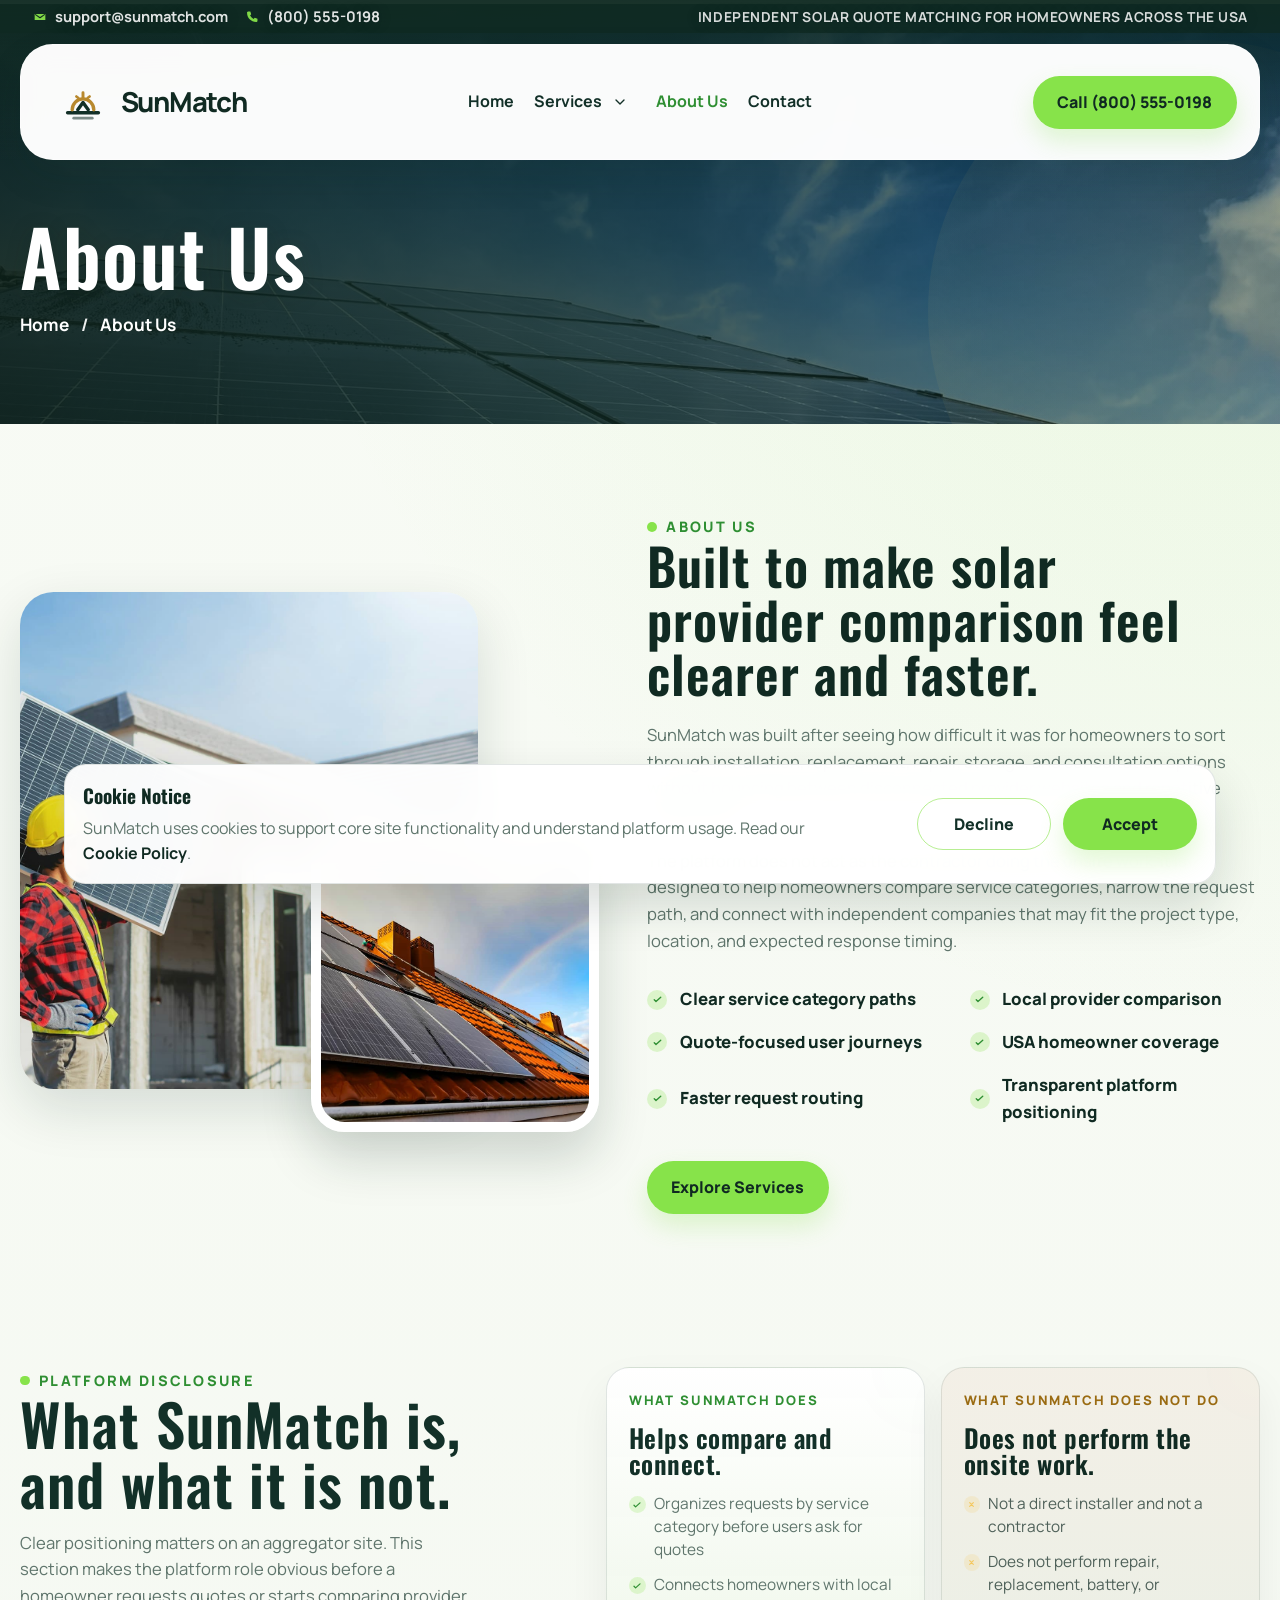
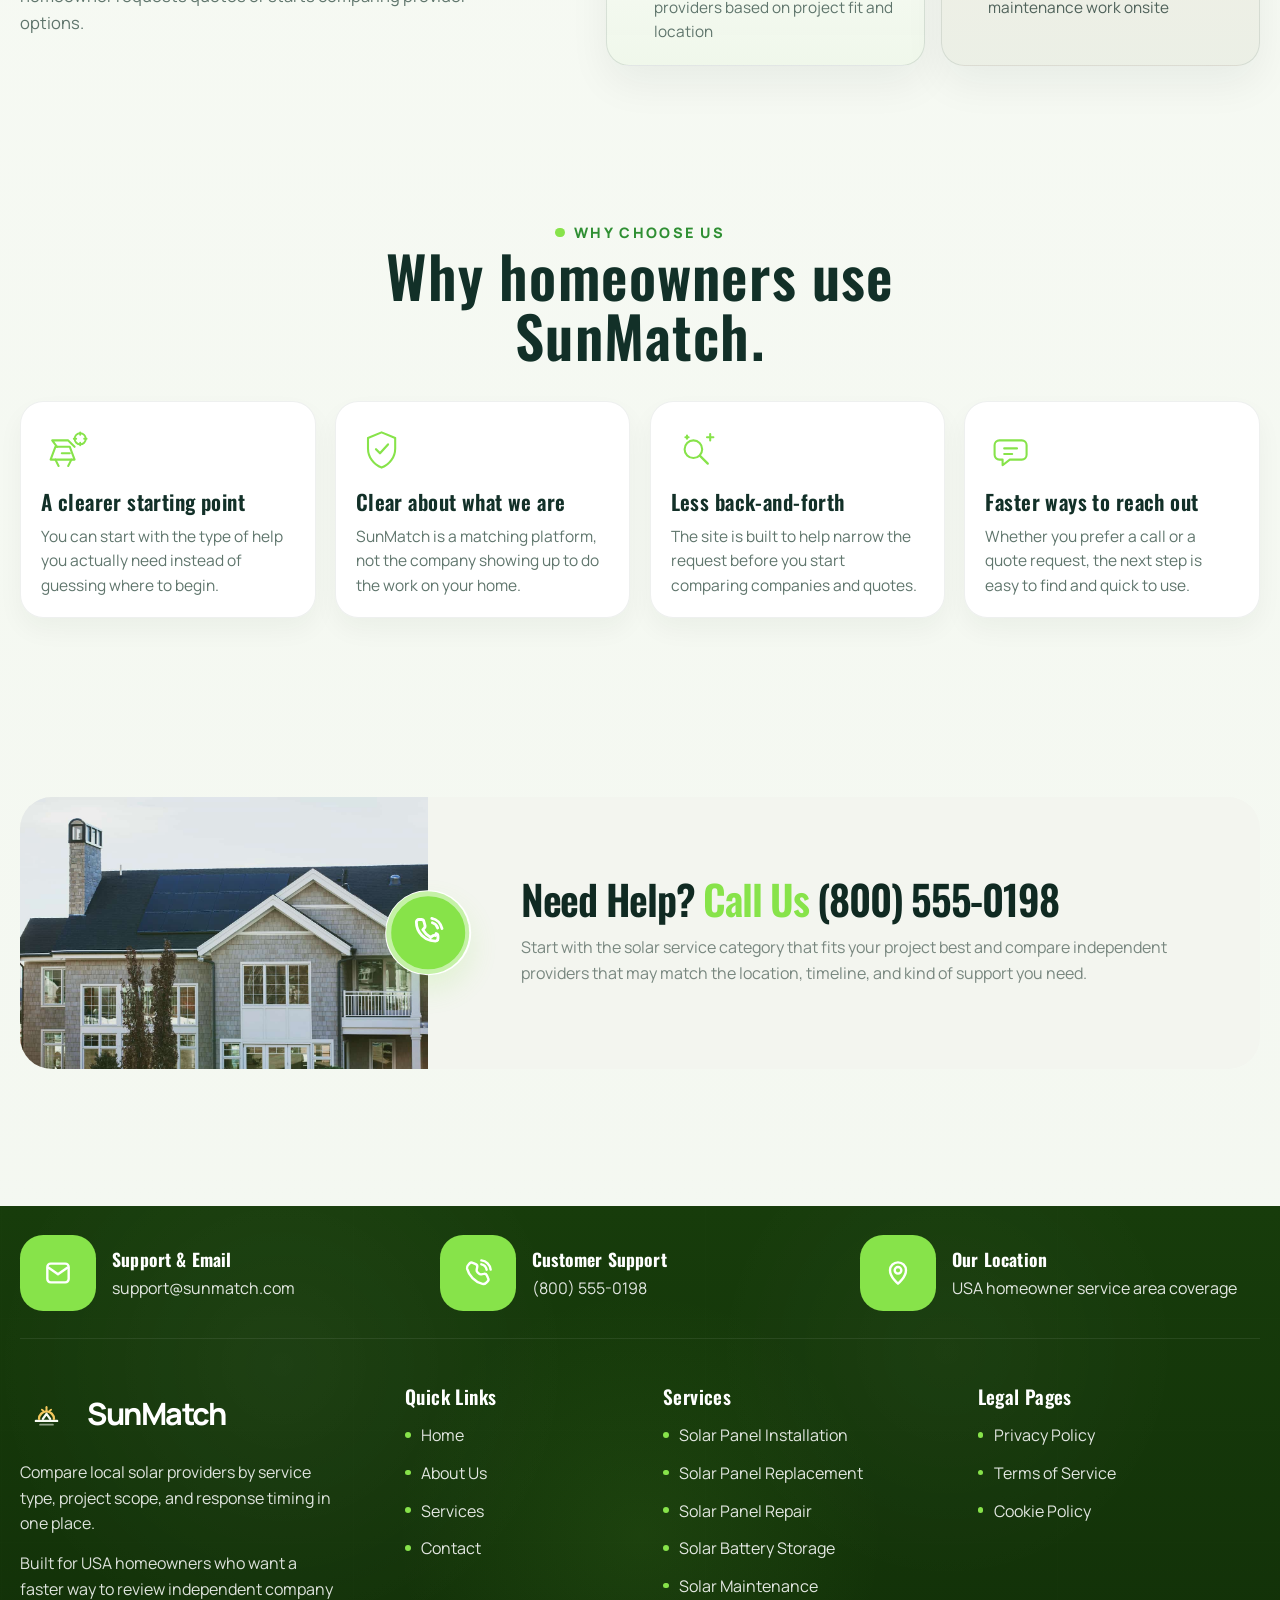
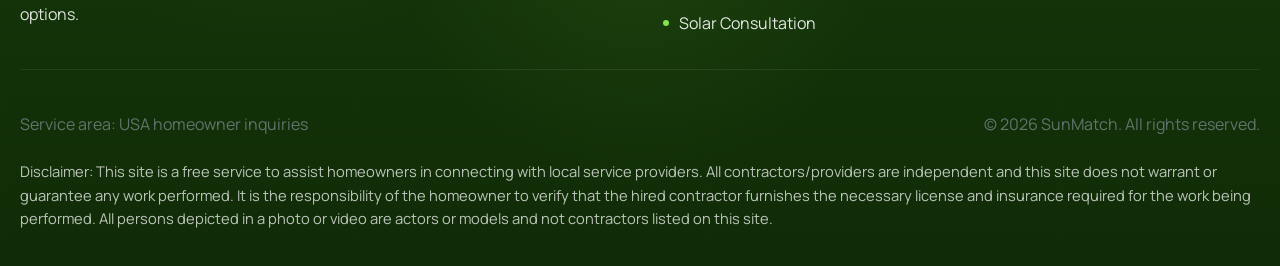
==== about.html @ 617dac2d "init" ====
<!DOCTYPE html>
<html lang="en">
  <head>
    <meta charset="UTF-8" />
    <meta name="viewport" content="width=device-width, initial-scale=1.0" />
    <meta
      name="description"
      content="Learn how SunMatch helps homeowners compare local solar companies without operating as a direct installer."
    />
    <title>About Us | SunMatch</title>
    <link rel="icon" type="image/svg+xml" href="favicon.svg" />
    <link rel="stylesheet" href="css/style.css" />
    <script type="module" src="js/main.js"></script>
  </head>
  <body data-page="about">
    <a class="skip-link" href="#main-content">Skip to content</a>

    <header class="site-header">
      <div class="topbar">
        <div class="container topbar__inner">
          <div class="topbar__contact">
            <a href="mailto:support@sunmatch.com">support@sunmatch.com</a>
            <a href="tel:+18005550198">(800) 555-0198</a>
          </div>
          <p>Independent solar quote matching for homeowners across the USA</p>
        </div>
      </div>
      <div class="container">
        <div class="nav-shell">
          <a class="brand" href="index.html" aria-label="SunMatch home">
            <span class="brand__mark" aria-hidden="true">
              <svg width="28" height="28" viewBox="0 0 24 24" fill="none" aria-hidden="true">
                <path d="M13.6 2L6.7 13h4.5l-1.1 9L17.3 11h-4.4L13.6 2Z" fill="currentColor" />
              </svg>
            </span>
            <span>SunMatch</span>
          </a>
          <div class="header-actions">
            <a class="icon-button icon-button--phone" href="tel:+18005550198" aria-label="Call SunMatch">
              <svg width="20" height="20" viewBox="0 0 24 24" fill="none" aria-hidden="true">
                <path
                  d="M6.4 3.8h3.1l1.3 4.1-1.7 1.7a16.6 16.6 0 0 0 5.3 5.3l1.7-1.7 4.1 1.3v3.1a1.8 1.8 0 0 1-1.9 1.8C10.5 19.4 4.6 13.5 4.6 6.1a1.8 1.8 0 0 1 1.8-2.3Z"
                  fill="currentColor"
                />
              </svg>
            </a>
            <button
              class="menu-toggle"
              type="button"
              data-menu-toggle
              aria-controls="site-navigation"
              aria-expanded="false"
              aria-label="Open menu"
            >
              <svg width="20" height="20" viewBox="0 0 24 24" fill="none" aria-hidden="true">
                <path d="M4 7h16M4 12h16M4 17h16" stroke="currentColor" stroke-width="2" stroke-linecap="round" />
              </svg>
            </button>
          </div>
          <nav class="site-nav" id="site-navigation" aria-label="Primary">
            <ul>
              <li><a href="index.html">Home</a></li>
              <li class="site-nav__item site-nav__item--has-submenu">
                <div class="site-nav__parent">
                  <a href="services.html">Services</a>
                  <button class="site-nav__submenu-toggle" type="button" aria-expanded="false" aria-label="Open service links">
                    <svg width="16" height="16" viewBox="0 0 24 24" fill="none" aria-hidden="true">
                      <path d="m6 9 6 6 6-6" stroke="currentColor" stroke-width="2" stroke-linecap="round" stroke-linejoin="round" />
                    </svg>
                  </button>
                </div>
                <ul class="site-nav__submenu" aria-label="Service links">
                  <li><a href="solar-panel-installation.html">Solar Panel Installation</a></li>
                  <li><a href="solar-panel-replacement.html">Solar Panel Replacement</a></li>
                  <li><a href="solar-panel-repair.html">Solar Panel Repair</a></li>
                  <li><a href="solar-battery-storage.html">Solar Battery Storage</a></li>
                  <li><a href="solar-maintenance.html">Solar Maintenance</a></li>
                  <li><a href="solar-consultation.html">Solar Consultation</a></li>
                </ul>
              </li>
              <li><a href="about.html" aria-current="page">About Us</a></li>
              <li><a href="contact.html">Contact</a></li>
            </ul>
          </nav>
          <a class="btn btn--accent desktop-call" href="tel:+18005550198">Call (800) 555-0198</a>
        </div>
      </div>
    </header>

    <main id="main-content" class="page-shell">
      <section class="page-hero">
        <div class="container page-hero__inner">
          <h1>About Us</h1>
          <nav class="page-hero__breadcrumbs" aria-label="Breadcrumb">
            <a href="index.html">Home</a>
            <span aria-hidden="true">/</span>
            <span aria-current="page">About Us</span>
          </nav>
        </div>
      </section>

      <section class="section">
        <div class="container about-intro">
          <div class="about-intro__media reveal" aria-hidden="true">
            <figure class="about-intro__main-image">
              <img src="image/about/about-main.jpg" alt="" loading="lazy" />
            </figure>
            <figure class="about-intro__secondary-image">
              <img src="image/about/about-sec.jpg" alt="" loading="lazy" />
            </figure>
          </div>

          <article class="about-intro__content reveal">
            <span class="eyebrow">About Us</span>
            <h2 class="section-heading">Built to make solar provider comparison feel clearer and faster.</h2>
            <p class="section-copy">
              SunMatch was built after seeing how difficult it was for homeowners to sort through installation,
              replacement, repair, storage, and consultation options without bouncing between disconnected provider
              websites and repetitive quote forms.
            </p>
            <p class="section-copy">
              The platform does not act as the contractor doing the onsite work. It is designed to help homeowners
              compare service categories, narrow the request path, and connect with independent companies that may fit
              the project type, location, and expected response timing.
            </p>

            <div class="about-intro__features">
              <div class="about-intro__feature">Clear service category paths</div>
              <div class="about-intro__feature">Local provider comparison</div>
              <div class="about-intro__feature">Quote-focused user journeys</div>
              <div class="about-intro__feature">USA homeowner coverage</div>
              <div class="about-intro__feature">Faster request routing</div>
              <div class="about-intro__feature">Transparent platform positioning</div>
            </div>

            <a class="btn btn--accent" href="services.html">Explore Services</a>
          </article>
        </div>
      </section>

      <section class="section section--tight" id="platform-disclosure">
        <div class="container">
          <div class="about-disclosure">
            <div class="about-disclosure__intro reveal">
              <span class="eyebrow">Platform Disclosure</span>
              <h2 class="section-heading">What SunMatch is, and what it is not.</h2>
              <p class="section-copy">
                Clear positioning matters on an aggregator site. This section makes the platform role obvious before a
                homeowner requests quotes or starts comparing provider options.
              </p>
            </div>

            <div class="about-disclosure__grid">
              <article class="about-disclosure-card about-disclosure-card--does reveal">
                <p class="about-disclosure-card__label">What SunMatch Does</p>
                <h3>Helps compare and connect.</h3>
                <ul class="about-disclosure-card__list">
                  <li>Organizes requests by service category before users ask for quotes</li>
                  <li>Connects homeowners with local providers based on project fit and location</li>
                </ul>
              </article>

              <article class="about-disclosure-card about-disclosure-card--does-not reveal">
                <p class="about-disclosure-card__label">What SunMatch Does Not Do</p>
                <h3>Does not perform the onsite work.</h3>
                <ul class="about-disclosure-card__list">
                  <li>Not a direct installer and not a contractor</li>
                  <li>Does not perform repair, replacement, battery, or maintenance work onsite</li>
                </ul>
              </article>
            </div>
          </div>
        </div>
      </section>

      <section class="section">
        <div class="container about-advantages">
          <span class="eyebrow about-advantages__eyebrow">Why Choose Us</span>
          <h2 class="section-heading about-advantages__heading">Why homeowners use SunMatch.</h2>
          <div class="about-advantages__grid">
            <article class="about-advantage-card reveal">
              <div class="about-advantage-card__icon" aria-hidden="true">
                <svg width="54" height="54" viewBox="0 0 64 64" fill="none">
                  <path d="M12 44h30l-6-16H18l-6 16Z" stroke="currentColor" stroke-width="2.6" stroke-linejoin="round" />
                  <path d="M20 28 14 20h20l8 8M26 36h10M18 44l4 8M38 44l-4 8" stroke="currentColor" stroke-width="2.6" stroke-linecap="round" stroke-linejoin="round" />
                  <circle cx="49" cy="18" r="7" stroke="currentColor" stroke-width="2.4" />
                  <path d="M49 10v3M49 23v3M57 18h-3M44 18h-3" stroke="currentColor" stroke-width="2.4" stroke-linecap="round" />
                </svg>
              </div>
              <h3>A clearer starting point</h3>
              <p>You can start with the type of help you actually need instead of guessing where to begin.</p>
            </article>

            <article class="about-advantage-card reveal">
              <div class="about-advantage-card__icon" aria-hidden="true">
                <svg width="54" height="54" viewBox="0 0 64 64" fill="none">
                  <path d="M32 10 15 17v13c0 11 7.2 20.4 17 24 9.8-3.6 17-13 17-24V17L32 10Z" stroke="currentColor" stroke-width="2.6" stroke-linejoin="round" />
                  <path d="m25 31 5 5 10-11" stroke="currentColor" stroke-width="2.8" stroke-linecap="round" stroke-linejoin="round" />
                </svg>
              </div>
              <h3>Clear about what we are</h3>
              <p>SunMatch is a matching platform, not the company showing up to do the work on your home.</p>
            </article>

            <article class="about-advantage-card reveal">
              <div class="about-advantage-card__icon" aria-hidden="true">
                <svg width="54" height="54" viewBox="0 0 64 64" fill="none">
                  <circle cx="28" cy="31" r="11" stroke="currentColor" stroke-width="2.6" />
                  <path d="m36 39 10 10" stroke="currentColor" stroke-width="2.8" stroke-linecap="round" />
                  <path d="M45 16h8M49 12v8M18 16h4M20 14v4" stroke="currentColor" stroke-width="2.6" stroke-linecap="round" />
                </svg>
              </div>
              <h3>Less back-and-forth</h3>
              <p>The site is built to help narrow the request before you start comparing companies and quotes.</p>
            </article>

            <article class="about-advantage-card reveal">
              <div class="about-advantage-card__icon" aria-hidden="true">
                <svg width="54" height="54" viewBox="0 0 64 64" fill="none">
                  <path d="M18 20h28a6 6 0 0 1 6 6v12a6 6 0 0 1-6 6H31l-9 7v-7h-4a6 6 0 0 1-6-6V26a6 6 0 0 1 6-6Z" stroke="currentColor" stroke-width="2.6" stroke-linejoin="round" />
                  <path d="M24 30h16M24 37h10" stroke="currentColor" stroke-width="2.6" stroke-linecap="round" />
                </svg>
              </div>
              <h3>Faster ways to reach out</h3>
              <p>Whether you prefer a call or a quote request, the next step is easy to find and quick to use.</p>
            </article>
          </div>
        </div>
      </section>

      <section class="section">
        <div class="container">
          <div class="home-cta about-cta">
            <div class="home-cta__media">
              <img src="image/about/about-banner.jpg" alt="Solar comparison support visual" loading="lazy" />
            </div>

            <a class="home-cta__badge" href="tel:+18005550198" aria-label="Call SunMatch at (800) 555-0198">
              <svg width="36" height="36" viewBox="0 0 24 24" fill="none">
                <path d="M16.7 14.2c-.7-.2-1.6 0-2.1.5l-.9.9a14.4 14.4 0 0 1-5.3-5.3l.9-.9c.5-.5.7-1.4.5-2.1L9.1 4.7C8.9 4 8.2 3.5 7.5 3.5H5.8c-.9 0-1.7.7-1.7 1.7 0 7 5.7 12.7 12.7 12.7.9 0 1.7-.7 1.7-1.7v-1.7c0-.7-.5-1.4-1.2-1.6Z" stroke="currentColor" stroke-width="1.9" stroke-linecap="round" stroke-linejoin="round"/>
                <path d="M14.8 5.7a5.2 5.2 0 0 1 3.5 3.5M14.4 2.8a8.5 8.5 0 0 1 6.8 6.8" stroke="currentColor" stroke-width="1.9" stroke-linecap="round"/>
              </svg>
            </a>

            <div class="home-cta__content">
              <h2 class="home-cta__title">
                <span class="home-cta__title-lead">Need Help?</span>
                <span class="home-cta__title-accent">Call Us</span>
                <a class="home-cta__phone" href="tel:+18005550198">(800) 555-0198</a>
              </h2>
              <p>
                Start with the solar service category that fits your project best and compare independent providers
                that may match the location, timeline, and kind of support you need.
              </p>
            </div>
          </div>
        </div>
      </section>
    </main>

    <footer class="site-footer">
      <div class="container">
        <div class="footer-topbar">
          <section class="footer-contact-item" aria-label="Support email">
            <div class="footer-contact-item__icon" aria-hidden="true">
              <svg width="28" height="28" viewBox="0 0 24 24" fill="none">
                <path d="M4 7.5A2.5 2.5 0 0 1 6.5 5h11A2.5 2.5 0 0 1 20 7.5v9A2.5 2.5 0 0 1 17.5 19h-11A2.5 2.5 0 0 1 4 16.5v-9Z" stroke="currentColor" stroke-width="1.8"></path>
                <path d="m5 8 7 5 7-5" stroke="currentColor" stroke-width="1.8" stroke-linecap="round" stroke-linejoin="round"></path>
              </svg>
            </div>
            <div>
              <strong>Support &amp; Email</strong>
              <a href="mailto:support@sunmatch.com">support@sunmatch.com</a>
            </div>
          </section>
          <section class="footer-contact-item" aria-label="Customer support phone">
            <div class="footer-contact-item__icon" aria-hidden="true">
              <svg width="28" height="28" viewBox="0 0 24 24" fill="none">
                <path d="M5.7 4.8a2 2 0 0 1 2.4-.4l2.2 1a2 2 0 0 1 1.1 2.3l-.4 1.8a2 2 0 0 0 .5 1.8l1.2 1.2a2 2 0 0 0 1.8.5l1.8-.4a2 2 0 0 1 2.3 1.1l1 2.2a2 2 0 0 1-.4 2.4l-1.1 1.1a3 3 0 0 1-2.8.8c-2.7-.7-5.2-2.2-7.4-4.4S4.5 11.4 3.8 8.7A3 3 0 0 1 4.6 6l1.1-1.2Z" stroke="currentColor" stroke-width="1.8" stroke-linejoin="round"></path>
                <path d="M14.5 5.5a5 5 0 0 1 4 4" stroke="currentColor" stroke-width="1.8" stroke-linecap="round"></path>
                <path d="M14.5 2.5a8 8 0 0 1 7 7" stroke="currentColor" stroke-width="1.8" stroke-linecap="round"></path>
              </svg>
            </div>
            <div>
              <strong>Customer Support</strong>
              <a href="tel:+18005550198">(800) 555-0198</a>
            </div>
          </section>
          <section class="footer-contact-item" aria-label="Service area">
            <div class="footer-contact-item__icon" aria-hidden="true">
              <svg width="28" height="28" viewBox="0 0 24 24" fill="none">
                <path d="M12 20s6-4.8 6-10a6 6 0 1 0-12 0c0 5.2 6 10 6 10Z" stroke="currentColor" stroke-width="1.8" stroke-linejoin="round"></path>
                <circle cx="12" cy="10" r="2.5" stroke="currentColor" stroke-width="1.8"></circle>
              </svg>
            </div>
            <div>
              <strong>Our Location</strong>
              <p>USA homeowner service area coverage</p>
            </div>
          </section>
        </div>
        <div class="footer-main">
          <section class="footer-brand">
            <a class="footer-brand__mark" href="index.html" aria-label="SunMatch home">
              <span class="footer-brand__mark-icon" aria-hidden="true">
                <svg width="28" height="28" viewBox="0 0 24 24" fill="none">
                  <path d="M13.5 2 6 13h4l-1 9L18 10h-4.5l0-8Z" fill="currentColor"></path>
                </svg>
              </span>
              <span>SunMatch</span>
            </a>
            <p>Compare local solar providers by service type, project scope, and response timing in one place.</p>
            <p>Built for USA homeowners who want a faster way to review independent company options.</p>
          </section>
          <nav class="footer-links" aria-label="Quick links">
            <h4>Quick Links</h4>
            <ul>
              <li><a href="index.html">Home</a></li>
              <li><a href="about.html">About Us</a></li>
              <li><a href="services.html">Services</a></li>
              <li><a href="contact.html">Contact</a></li>
            </ul>
          </nav>
          <nav class="footer-links" aria-label="Footer services">
            <h4>Services</h4>
            <ul>
              <li><a href="solar-panel-installation.html">Solar Panel Installation</a></li>
              <li><a href="solar-panel-replacement.html">Solar Panel Replacement</a></li>
              <li><a href="solar-panel-repair.html">Solar Panel Repair</a></li>
              <li><a href="solar-battery-storage.html">Solar Battery Storage</a></li>
              <li><a href="solar-maintenance.html">Solar Maintenance</a></li>
              <li><a href="solar-consultation.html">Solar Consultation</a></li>
            </ul>
          </nav>
          <nav class="footer-links" aria-label="Legal pages">
            <h4>Legal Pages</h4>
            <ul>
              <li><a href="privacy-policy.html">Privacy Policy</a></li>
              <li><a href="terms-of-service.html">Terms of Service</a></li>
              <li><a href="cookie-policy.html">Cookie Policy</a></li>
            </ul>
          </nav>
        </div>
        <div class="footer-meta">
          <p>Service area: USA homeowner inquiries</p>
          <p>&copy; <span data-year></span> SunMatch. All rights reserved.</p>
        </div>
        <p class="site-disclaimer" id="site-disclaimer">
          Disclaimer: This site is a free service to assist homeowners in connecting with local service providers. All
          contractors/providers are independent and this site does not warrant or guarantee any work performed. It is
          the responsibility of the homeowner to verify that the hired contractor furnishes the necessary license and
          insurance required for the work being performed. All persons depicted in a photo or video are actors or
          models and not contractors listed on this site.
        </p>
      </div>
    </footer>
  </body>
</html>
---- css/style.css ----
@import url("https://fonts.googleapis.com/css2?family=Manrope:wght@400;500;600;700;800&family=Oswald:wght@500;600;700&display=swap");
@import url("./home.css");
@import url("./services.css");
@import url("./about.css");
@import url("./contact.css");
@import url("./service-page.css");
@import url("./legal.css");

:root {
  --color-bg: #f6f8f1;
  --color-surface: #ffffff;
  --color-surface-muted: #eef5ea;
  --color-text: #123028;
  --color-text-soft: #5f756c;
  --color-border: rgba(18, 48, 40, 0.12);
  --color-border-strong: rgba(18, 48, 40, 0.24);
  --color-primary: #87e34a;
  --color-primary-dark: #2f8f33;
  --color-accent: #16392f;
  --color-accent-deep: #102a22;
  --color-highlight: #f4c85e;
  --color-danger: #d44747;
  --shadow-soft: 0 20px 60px rgba(16, 42, 34, 0.08);
  --shadow-card: 0 14px 36px rgba(16, 42, 34, 0.1);
  --radius-xs: 0.75rem;
  --radius-sm: 1rem;
  --radius-md: 1.5rem;
  --radius-lg: 2rem;
  --radius-pill: 999px;
  --container: 1240px;
  --space-1: 0.5rem;
  --space-2: 0.75rem;
  --space-3: 1rem;
  --space-4: 1.5rem;
  --space-5: 2rem;
  --space-6: 3rem;
  --space-7: 4rem;
  --space-8: 5rem;
  --header-overlap: 9.75rem;
  --header-top-offset: 0;
  --transition: 180ms ease;
}

*,
*::before,
*::after {
  box-sizing: border-box;
}

* {
  margin: 0;
}

html {
  scroll-behavior: smooth;
}

body {
  min-width: 320px;
  background:
    radial-gradient(
      circle at top right,
      rgba(135, 227, 74, 0.14),
      transparent 28%
    ),
    linear-gradient(180deg, #f8fbf5 0%, #f3f7f0 100%);
  color: var(--color-text);
  font-family: "Manrope", "Segoe UI", sans-serif;
  font-size: 1rem;
  line-height: 1.6;
  text-rendering: optimizeLegibility;
}

body.has-menu-open {
  overflow: hidden;
}

img,
svg {
  display: block;
  max-width: 100%;
}

input,
select,
textarea,
button {
  font: inherit;
}

button,
a {
  -webkit-tap-highlight-color: transparent;
}

a {
  color: inherit;
  text-decoration: none;
}

ul {
  padding: 0;
  list-style: none;
}

p {
  color: var(--color-text-soft);
}

h1,
h2,
h3,
h4 {
  color: var(--color-text);
  font-family: "Oswald", "Arial Narrow", sans-serif;
  font-weight: 600;
  letter-spacing: 0.02em;
  line-height: 1.05;
}

h1 {
  font-size: clamp(3rem, 7vw, 5.6rem);
}

h2 {
  font-size: clamp(2.25rem, 4.5vw, 3.6rem);
}

h3 {
  font-size: clamp(1.5rem, 2.4vw, 2rem);
}

h4 {
  font-size: 1.2rem;
}

label {
  display: grid;
  gap: 0.45rem;
  color: var(--color-text);
  font-size: 0.96rem;
  font-weight: 700;
}

input,
select,
textarea {
  width: 100%;
  border: 1px solid var(--color-border);
  border-radius: var(--radius-sm);
  background: var(--color-surface);
  color: var(--color-text);
  padding: 0.95rem 1rem;
  transition:
    border-color var(--transition),
    box-shadow var(--transition),
    transform var(--transition);
}

textarea {
  min-height: 140px;
  resize: vertical;
}

input::placeholder,
textarea::placeholder {
  color: #7c8d86;
}

input:focus-visible,
select:focus-visible,
textarea:focus-visible,
button:focus-visible,
a:focus-visible {
  outline: 3px solid rgba(135, 227, 74, 0.45);
  outline-offset: 3px;
}

input:focus-visible,
select:focus-visible,
textarea:focus-visible {
  border-color: rgba(47, 143, 51, 0.55);
  box-shadow: 0 0 0 5px rgba(135, 227, 74, 0.12);
}

.skip-link {
  position: absolute;
  top: 0;
  left: 50%;
  z-index: 1000;
  transform: translate(-50%, -140%);
  border-radius: var(--radius-pill);
  background: var(--color-accent-deep);
  color: #ffffff;
  padding: 0.9rem 1.4rem;
  transition: transform var(--transition);
}

.skip-link:focus {
  transform: translate(-50%, 1rem);
}

.container {
  width: min(var(--container), calc(100% - 2rem));
  margin-inline: auto;
}

.section {
  padding: clamp(4rem, 7vw, 6rem) 0;
}

.section--tight {
  padding: clamp(3rem, 5vw, 4rem) 0;
}

.eyebrow {
  display: inline-flex;
  align-items: center;
  gap: 0.6rem;
  color: var(--color-primary-dark);
  font-size: 0.9rem;
  font-weight: 800;
  letter-spacing: 0.16em;
  text-transform: uppercase;
}

.eyebrow::before {
  width: 0.6rem;
  height: 0.6rem;
  border-radius: 999px;
  background: var(--color-primary);
  content: "";
  flex: 0 0 auto;
}

.section-heading {
  max-width: 760px;
  margin-bottom: 1.25rem;
}

.section-copy {
  max-width: 760px;
  font-size: 1.04rem;
}

.grid-2,
.grid-3,
.grid-4 {
  display: grid;
  gap: 1.4rem;
}

.grid-2 {
  grid-template-columns: repeat(2, minmax(0, 1fr));
}

.grid-3 {
  grid-template-columns: repeat(3, minmax(0, 1fr));
}

.grid-4 {
  grid-template-columns: repeat(4, minmax(0, 1fr));
}

.card,
.panel,
.info-card,
.faq-item {
  border: 1px solid var(--color-border);
  border-radius: var(--radius-md);
  background: rgba(255, 255, 255, 0.94);
  box-shadow: var(--shadow-soft);
}

.card,
.panel,
.info-card {
  padding: clamp(1.25rem, 2vw, 1.75rem);
}

.info-card h3,
.card h3 {
  margin-bottom: 0.75rem;
}

.info-card p,
.card p {
  margin-bottom: 1rem;
}

.icon-badge {
  display: inline-flex;
  align-items: center;
  justify-content: center;
  width: 3rem;
  height: 3rem;
  margin-bottom: 1rem;
  border-radius: 1rem;
  background: rgba(135, 227, 74, 0.16);
  color: var(--color-accent-deep);
}

.btn,
.option-chip,
.filter-chip {
  display: inline-flex;
  align-items: center;
  justify-content: center;
  gap: 0.65rem;
  border: 1px solid transparent;
  border-radius: var(--radius-pill);
  cursor: pointer;
  font-weight: 800;
  line-height: 1;
  transition:
    transform var(--transition),
    background-color var(--transition),
    color var(--transition),
    border-color var(--transition),
    box-shadow var(--transition);
}

.btn {
  min-height: 3.3rem;
  padding: 0.95rem 1.45rem;
}

.btn:hover,
.option-chip:hover,
.filter-chip:hover {
  transform: translateY(-2px);
}

.btn--accent {
  background: var(--color-primary);
  color: var(--color-accent-deep);
  box-shadow: 0 12px 24px rgba(135, 227, 74, 0.24);
}

.btn--accent:hover {
  background: #97eb5f;
}

.btn--outline {
  border-color: rgba(135, 227, 74, 0.6);
  background: transparent;
  color: var(--color-text);
}

.btn--outline:hover {
  background: rgba(135, 227, 74, 0.1);
}

.btn--ghost {
  border-color: var(--color-border);
  background: rgba(255, 255, 255, 0.72);
  color: var(--color-text);
}

.btn--ghost:hover {
  border-color: var(--color-border-strong);
}

.option-chip,
.filter-chip {
  min-height: 2.7rem;
  padding: 0.75rem 1rem;
  border-color: var(--color-border);
  background: rgba(255, 255, 255, 0.74);
  color: var(--color-text-soft);
}

.option-chip.is-active,
.filter-chip.is-active {
  border-color: rgba(47, 143, 51, 0.22);
  background: rgba(135, 227, 74, 0.18);
  color: var(--color-accent-deep);
}

.button-row,
.chip-row {
  display: flex;
  flex-wrap: wrap;
  gap: 0.85rem;
}

.list {
  display: grid;
  gap: 0.8rem;
}

.list li {
  display: flex;
  gap: 0.8rem;
  align-items: flex-start;
  color: var(--color-text-soft);
}

.list li::before {
  width: 0.85rem;
  height: 0.85rem;
  margin-top: 0.35rem;
  border-radius: 999px;
  background: linear-gradient(135deg, var(--color-primary), #b6f67c);
  content: "";
  flex: 0 0 auto;
}

.metric-grid {
  display: grid;
  gap: 1rem;
  grid-template-columns: repeat(4, minmax(0, 1fr));
}

.metric {
  border: 1px solid rgba(255, 255, 255, 0.12);
  border-radius: var(--radius-md);
  background: rgba(255, 255, 255, 0.08);
  padding: 1.1rem 1.2rem;
  backdrop-filter: blur(10px);
}

.metric strong {
  display: block;
  color: #ffffff;
  font-family: "Oswald", "Arial Narrow", sans-serif;
  font-size: 1.65rem;
}

.metric span {
  color: rgba(255, 255, 255, 0.82);
  font-size: 0.95rem;
}

.hero,
.page-hero {
  position: relative;
  overflow: clip;
  color: #ffffff;
}

.hero::before,
.page-hero::before {
  position: absolute;
  inset: 0;
  background:
    linear-gradient(
      90deg,
      rgba(12, 31, 25, 0.88) 0%,
      rgba(16, 42, 34, 0.72) 44%,
      rgba(16, 42, 34, 0.35) 100%
    ),
    linear-gradient(135deg, rgba(135, 227, 74, 0.1), transparent 42%);
  content: "";
}

.hero::after,
.page-hero::after {
  position: absolute;
  right: -12rem;
  bottom: -10rem;
  width: 34rem;
  height: 34rem;
  border-radius: 50%;
  background: radial-gradient(
    circle,
    rgba(244, 200, 94, 0.18),
    rgba(244, 200, 94, 0)
  );
  content: "";
  pointer-events: none;
}

.hero__inner,
.page-hero__inner {
  position: relative;
  z-index: 1;
}

.hero__panel,
.compare-box,
.cta-banner,
.service-summary-card {
  border: 1px solid rgba(255, 255, 255, 0.14);
  border-radius: var(--radius-lg);
  background: rgba(255, 255, 255, 0.1);
  box-shadow: var(--shadow-card);
  backdrop-filter: blur(18px);
}

.page-hero {
  background:
    linear-gradient(180deg, rgba(20, 50, 41, 0.96), rgba(16, 42, 34, 0.92)),
    linear-gradient(145deg, rgba(135, 227, 74, 0.22), transparent 38%);
}

.page-hero__inner {
  display: grid;
  gap: 1.4rem;
  padding: calc(var(--header-overlap) + 3.25rem) 0 4.4rem;
}

.page-hero__inner p {
  max-width: 760px;
  color: rgba(255, 255, 255, 0.82);
  font-size: 1.05rem;
}

.stat-strip {
  display: grid;
  gap: 1rem;
  grid-template-columns: repeat(3, minmax(0, 1fr));
}

.stat-strip .card {
  border-color: rgba(18, 48, 40, 0.08);
}

.faq-list {
  display: grid;
  gap: 1rem;
}

.faq-item {
  overflow: hidden;
}

.faq-item button {
  display: flex;
  width: 100%;
  align-items: center;
  justify-content: space-between;
  gap: 1rem;
  border: 0;
  background: transparent;
  color: var(--color-text);
  padding: 1.35rem 1.4rem;
  text-align: left;
  font-weight: 800;
}

.faq-item button span:last-child {
  font-size: 1.5rem;
  line-height: 1;
}

.faq-item__panel {
  display: grid;
  grid-template-rows: 0fr;
  transition: grid-template-rows var(--transition);
}

.faq-item__panel > div {
  overflow: hidden;
}

.faq-item__panel p {
  padding: 0 1.4rem 1.35rem;
}

.faq-item.is-open .faq-item__panel {
  grid-template-rows: 1fr;
}

.site-header {
  position: sticky;
  top: 0;
  z-index: 40;
  padding-top: var(--header-top-offset);
  background: linear-gradient(
    180deg,
    rgba(16, 42, 34, 0.86),
    rgba(16, 42, 34, 0)
  );
}

.site-header.is-scrolled .nav-shell {
  box-shadow: 0 24px 46px rgba(16, 42, 34, 0.16);
  transform: translateY(-0.2rem);
}

.site-header.is-menu-open .nav-shell {
  box-shadow: 0 24px 46px rgba(16, 42, 34, 0.22);
}

.site-header.is-menu-open .topbar {
  opacity: 0;
  pointer-events: none;
}

.site-header.is-menu-open .nav-shell {
  border-color: transparent;
  background: transparent;
  box-shadow: none;
  backdrop-filter: none;
}

.site-header.is-menu-open .brand,
.site-header.is-menu-open .desktop-call {
  opacity: 0;
  pointer-events: none;
}

.site-header.is-menu-open .header-actions {
  position: relative;
  z-index: 5;
}

.topbar {
  position: relative;
  z-index: 2;
  background: rgba(16, 42, 34, 0.72);
  color: rgba(255, 255, 255, 0.88);
  font-size: 0.92rem;
  text-shadow: 0 1px 12px rgba(12, 31, 25, 0.34);
  transform: translate3d(0, 0, 0);
  transition:
    opacity 180ms ease,
    transform 220ms ease,
    visibility 0s linear;
}

.topbar__inner,
.topbar__contact {
  display: flex;
  align-items: center;
  justify-content: space-between;
  gap: 1rem;
}

.topbar__inner {
  min-height: auto;
  padding: 0.3rem 0.75rem;
}

.topbar__contact a {
  display: inline-flex;
  align-items: center;
  gap: 0.45rem;
  font-weight: 700;
}

.topbar__contact a::before {
  width: 1rem;
  height: 1rem;
  content: "";
  flex: 0 0 auto;
  opacity: 0.95;
  background-repeat: no-repeat;
  background-position: center;
  background-size: contain;
}

.topbar__contact a[href^="mailto:"]::before {
  background-image: url("data:image/svg+xml,%3Csvg xmlns='http://www.w3.org/2000/svg' viewBox='0 0 24 24' fill='none'%3E%3Cpath d='M4 7.5h16v9H4z' fill='%2387e34a'/%3E%3Cpath d='M5.3 8.4 12 13l6.7-4.6' stroke='%23102a22' stroke-width='1.7' stroke-linecap='round' stroke-linejoin='round'/%3E%3C/svg%3E");
}

.topbar__contact a[href^="tel:"]::before {
  background-image: url("data:image/svg+xml,%3Csvg xmlns='http://www.w3.org/2000/svg' viewBox='0 0 24 24' fill='none'%3E%3Cpath d='M6.4 3.8h3.1l1.3 4.1-1.7 1.7a16.6 16.6 0 0 0 5.3 5.3l1.7-1.7 4.1 1.3v3.1a1.8 1.8 0 0 1-1.9 1.8C10.5 19.4 4.6 13.5 4.6 6.1a1.8 1.8 0 0 1 1.8-2.3Z' fill='%2387e34a'/%3E%3C/svg%3E");
}

.topbar__inner > p {
  color: rgba(255, 255, 255, 0.84);
  font-size: 0.86rem;
  font-weight: 700;
  letter-spacing: 0.04em;
  text-transform: uppercase;
}

.nav-shell {
  position: relative;
  z-index: 3;
  display: grid;
  grid-template-columns: auto 1fr auto;
  align-items: center;
  gap: 1.2rem;
  margin-top: 0.7rem;
  border: 1px solid rgba(255, 255, 255, 0.28);
  border-radius: 2.05rem;
  background: rgba(255, 255, 255, 0.98);
  padding: 1.1rem 1.4rem;
  box-shadow: 0 16px 36px rgba(16, 42, 34, 0.14);
  transition:
    box-shadow var(--transition),
    transform var(--transition),
    background-color var(--transition);
  backdrop-filter: blur(14px);
}

.brand {
  display: inline-flex;
  align-items: center;
  gap: 0.05rem;
  font-family: "Manrope", "Segoe UI", sans-serif;
  font-size: 1.72rem;
  font-weight: 750;
  letter-spacing: -0.05em;
}

.brand__mark {
  display: inline-flex;
  align-items: center;
  justify-content: center;
  width: 4.9rem;
  height: 4.9rem;
}

.brand__mark::before {
  display: block;
  width: 4.65rem;
  height: 4.65rem;
  content: "";
  background-image: url("data:image/svg+xml,%3Csvg xmlns='http://www.w3.org/2000/svg' viewBox='0 0 48 48' fill='none'%3E%3Cpath d='M14 31h20' stroke='%23123028' stroke-width='2.2' stroke-linecap='round'/%3E%3Cpath d='M18 34.5h12' stroke='%23123028' stroke-opacity='.55' stroke-width='1.8' stroke-linecap='round'/%3E%3Cpath d='M17 29a7 7 0 0 1 14 0' stroke='%23b8892e' stroke-width='2.2' stroke-linecap='round'/%3E%3Cpath d='M24 18v3' stroke='%23b8892e' stroke-width='1.9' stroke-linecap='round'/%3E%3Cpath d='M19.7 20.4 21 21.4' stroke='%23b8892e' stroke-width='1.7' stroke-linecap='round'/%3E%3Cpath d='M28.3 20.4 27 21.4' stroke='%23b8892e' stroke-width='1.7' stroke-linecap='round'/%3E%3Cpath d='M20.6 29 24 24.3 27.4 29' stroke='%23123028' stroke-width='2.2' stroke-linecap='round' stroke-linejoin='round'/%3E%3C/svg%3E");
  background-repeat: no-repeat;
  background-position: center;
  background-size: contain;
}

.brand__mark svg {
  display: none;
}

.brand > span:last-child {
  display: inline-block;
  margin-left: -0.12rem;
  line-height: 1;
  letter-spacing: -0.045em;
  color: var(--color-accent-deep);
}

.site-nav > ul {
  display: flex;
  align-items: center;
  justify-content: center;
  gap: clamp(1rem, 1.6vw, 2rem);
}

.site-nav > ul > li {
  position: relative;
}

.site-nav__item--has-submenu::after {
  position: absolute;
  top: 100%;
  left: 50%;
  width: 18rem;
  height: 1rem;
  content: "";
  transform: translateX(-50%);
}

.site-nav__parent {
  display: inline-flex;
  align-items: center;
  gap: 0.2rem;
}

.site-nav a {
  color: var(--color-text);
  font-weight: 700;
  transition:
    color var(--transition),
    opacity var(--transition);
}

.site-nav a:hover {
  color: var(--color-primary-dark);
}

.site-nav a[aria-current="page"] {
  color: var(--color-primary-dark);
}

.site-nav__submenu-toggle {
  display: inline-flex;
  align-items: center;
  justify-content: center;
  width: 1.9rem;
  height: 1.9rem;
  border: 0;
  border-radius: 999px;
  background: transparent;
  color: var(--color-text);
  cursor: pointer;
  transition:
    color var(--transition),
    background-color var(--transition);
}

.site-nav__submenu-toggle svg {
  transition: transform var(--transition);
}

.site-nav__submenu-toggle[aria-expanded="true"] svg {
  transform: rotate(180deg);
}

.site-nav__item--has-submenu:is(:hover, :focus-within)
  > .site-nav__parent
  .site-nav__submenu-toggle,
.site-nav__item--has-submenu.is-submenu-open
  > .site-nav__parent
  .site-nav__submenu-toggle,
.site-nav__parent > a[aria-current="page"] + .site-nav__submenu-toggle {
  color: var(--color-primary-dark);
}

.site-nav__submenu {
  position: absolute;
  top: calc(100% + 1rem);
  left: 50%;
  z-index: 12;
  display: grid;
  min-width: 18.5rem;
  padding: 0.65rem;
  border: 1px solid rgba(18, 48, 40, 0.1);
  border-radius: 1.25rem;
  background: rgba(255, 255, 255, 0.98);
  box-shadow: 0 18px 34px rgba(16, 42, 34, 0.14);
  opacity: 0;
  visibility: hidden;
  pointer-events: none;
  transform: translate(-50%, 0.5rem);
  transition:
    opacity var(--transition),
    visibility var(--transition),
    transform var(--transition);
  backdrop-filter: blur(16px);
}

.site-nav__submenu li {
  width: 100%;
}

.site-nav__submenu a {
  display: block;
  padding: 0.85rem 1rem;
  border-radius: 0.95rem;
  font-size: 0.98rem;
  line-height: 1.35;
}

.site-nav__submenu a:hover,
.site-nav__submenu a[aria-current="page"] {
  background: rgba(135, 227, 74, 0.14);
  color: var(--color-primary-dark);
}

.site-nav__item--has-submenu:is(:hover, :focus-within) > .site-nav__submenu,
.site-nav__item--has-submenu.is-submenu-open > .site-nav__submenu {
  opacity: 1;
  visibility: visible;
  pointer-events: auto;
  transform: translate(-50%, 0);
}

.header-actions {
  display: none;
  align-items: center;
  gap: 0.7rem;
}

.icon-button {
  display: inline-flex;
  align-items: center;
  justify-content: center;
  width: 3rem;
  height: 3rem;
  border: 1px solid rgba(18, 48, 40, 0.14);
  border-radius: 999px;
  background: rgba(255, 255, 255, 0.98);
  color: var(--color-accent-deep);
  box-shadow: 0 10px 24px rgba(16, 42, 34, 0.08);
}

.icon-button--phone {
  background: var(--color-primary);
}

.menu-toggle {
  display: inline-flex;
  align-items: center;
  justify-content: center;
  width: 3rem;
  height: 3rem;
  border: 1px solid rgba(18, 48, 40, 0.14);
  border-radius: 999px;
  background: rgba(255, 255, 255, 0.98);
  color: var(--color-text);
  box-shadow: 0 10px 24px rgba(16, 42, 34, 0.08);
}

.menu-toggle[aria-expanded="true"] {
  background: var(--color-accent-deep);
  color: #ffffff;
}

.desktop-call {
  white-space: nowrap;
}

.form-grid {
  display: grid;
  gap: 1rem;
  grid-template-columns: repeat(2, minmax(0, 1fr));
}

.cta-banner {
  display: grid;
  gap: 1.2rem;
  align-items: center;
  padding: clamp(1.5rem, 2.6vw, 2.2rem);
  background:
    linear-gradient(135deg, rgba(16, 42, 34, 0.95), rgba(22, 57, 47, 0.88)),
    radial-gradient(
      circle at top right,
      rgba(135, 227, 74, 0.26),
      transparent 32%
    );
}

.cta-banner h2,
.cta-banner p {
  color: #ffffff;
}

.cta-banner p {
  max-width: 650px;
}

.cta-banner__actions {
  display: flex;
  flex-wrap: wrap;
  gap: 0.85rem;
}

.site-footer {
  margin-top: 2rem;
  background:
    radial-gradient(
      circle at center,
      rgba(135, 227, 74, 0.08),
      transparent 34%
    ),
    linear-gradient(180deg, #173c0b 0%, #102c07 100%);
  color: rgba(255, 255, 255, 0.82);
  padding: 0 0 2.2rem;
  position: relative;
  overflow: hidden;
}

.site-footer::before,
.site-footer::after {
  position: absolute;
  inset: 0;
  content: "";
  pointer-events: none;
}

.site-footer::before {
  background:
    radial-gradient(
      circle at 22% 24%,
      rgba(255, 255, 255, 0.05),
      transparent 28%
    ),
    radial-gradient(
      circle at 74% 22%,
      rgba(255, 255, 255, 0.04),
      transparent 24%
    );
  opacity: 0.8;
}

.site-footer::after {
  background:
    linear-gradient(
      180deg,
      transparent 0%,
      rgba(255, 255, 255, 0.04) 0.6%,
      transparent 0.8%
    ),
    linear-gradient(
      90deg,
      transparent 0%,
      rgba(255, 255, 255, 0.04) 0.6%,
      transparent 0.8%
    );
  background-size:
    100% 7rem,
    22rem 100%;
  opacity: 0.18;
}

.site-footer .container {
  position: relative;
  z-index: 1;
}

.footer-topbar {
  display: grid;
  gap: 1.25rem;
  padding: 1.8rem 0 1.7rem;
  grid-template-columns: repeat(3, minmax(0, 1fr));
}

.footer-contact-item {
  display: flex;
  align-items: center;
  gap: 1rem;
}

.footer-contact-item__icon {
  display: grid;
  place-items: center;
  width: 4.75rem;
  height: 4.75rem;
  border-radius: 1.45rem;
  background: var(--color-primary);
  color: #ffffff;
  flex: 0 0 auto;
}

.footer-contact-item__icon svg {
  width: 2rem;
  height: 2rem;
}

.footer-contact-item strong {
  display: block;
  margin-bottom: 0.2rem;
  color: #ffffff;
  font-family: "Oswald", "Arial Narrow", sans-serif;
  font-size: 1.1rem;
  letter-spacing: 0.01em;
}

.footer-contact-item a,
.footer-contact-item p {
  color: rgba(255, 255, 255, 0.88);
}

.footer-main {
  display: grid;
  gap: 2rem;
  padding: 3rem 0 2rem;
  border-top: 1px solid rgba(255, 255, 255, 0.08);
  border-bottom: 1px solid rgba(255, 255, 255, 0.08);
  grid-template-columns: 1.25fr 0.8fr 1fr 1fr;
}

.footer-brand__mark {
  display: inline-flex;
  align-items: center;
  gap: 0.9rem;
  margin-bottom: 1.25rem;
  color: #ffffff;
}

.footer-brand__mark-icon {
  display: inline-flex;
  align-items: center;
  justify-content: center;
  width: 3.3rem;
  height: 3.3rem;
}

.footer-brand__mark-icon::before {
  display: block;
  width: 3.2rem;
  height: 3.2rem;
  content: "";
  background-image: url("data:image/svg+xml,%3Csvg xmlns='http://www.w3.org/2000/svg' viewBox='0 0 48 48' fill='none'%3E%3Cpath d='M14 31h20' stroke='%23f7fbf3' stroke-width='2.2' stroke-linecap='round'/%3E%3Cpath d='M18 34.5h12' stroke='%23f7fbf3' stroke-opacity='.55' stroke-width='1.8' stroke-linecap='round'/%3E%3Cpath d='M17 29a7 7 0 0 1 14 0' stroke='%23f4c85e' stroke-width='2.2' stroke-linecap='round'/%3E%3Cpath d='M24 18v3' stroke='%23f4c85e' stroke-width='1.9' stroke-linecap='round'/%3E%3Cpath d='M19.7 20.4 21 21.4' stroke='%23f4c85e' stroke-width='1.7' stroke-linecap='round'/%3E%3Cpath d='M28.3 20.4 27 21.4' stroke='%23f4c85e' stroke-width='1.7' stroke-linecap='round'/%3E%3Cpath d='M20.6 29 24 24.3 27.4 29' stroke='%23f7fbf3' stroke-width='2.2' stroke-linecap='round' stroke-linejoin='round'/%3E%3C/svg%3E");
  background-repeat: no-repeat;
  background-position: center;
  background-size: contain;
}

.footer-brand__mark-icon svg {
  display: none;
}

.footer-brand__mark span:last-child {
  font-family: "Manrope", "Segoe UI", sans-serif;
  font-size: 1.92rem;
  font-weight: 750;
  letter-spacing: -0.05em;
  line-height: 1;
  color: #ffffff;
}

.footer-brand p {
  max-width: 20rem;
  color: rgba(255, 255, 255, 0.86);
}

.footer-brand p + p {
  margin-top: 0.9rem;
}

.footer-links h4 {
  margin-bottom: 1rem;
  color: #ffffff;
}

.footer-links ul {
  display: grid;
  gap: 0.75rem;
}

.footer-links li {
  position: relative;
  padding-left: 1rem;
}

.footer-links li::before {
  position: absolute;
  top: 0.55rem;
  left: 0;
  width: 0.35rem;
  height: 0.35rem;
  border-radius: 999px;
  background: var(--color-primary);
  content: "";
}

.footer-links a {
  color: rgba(255, 255, 255, 0.88);
}

.footer-meta {
  display: flex;
  flex-wrap: wrap;
  justify-content: space-between;
  gap: 0.8rem;
  padding: 1.35rem 0 0;
  margin-top: 1.3rem;
}

.site-disclaimer {
  margin-top: 1.4rem;
  font-size: 0.92rem;
  color: rgba(255, 255, 255, 0.72);
}

.cookie-banner {
  position: fixed;
  right: 1rem;
  bottom: 1rem;
  left: 1rem;
  z-index: 90;
  display: flex;
  justify-content: center;
  pointer-events: none;
}

.cookie-banner.is-hiding {
  opacity: 0;
  transform: translateY(12px);
  transition:
    opacity 180ms ease,
    transform 180ms ease;
}

.cookie-banner__content {
  width: min(100%, 72rem);
  display: grid;
  gap: 1rem;
  align-items: center;
  grid-template-columns: minmax(0, 1fr) auto;
  padding: 1rem 1.1rem;
  border: 1px solid rgba(18, 48, 40, 0.12);
  border-radius: 1.35rem;
  background: rgba(255, 255, 255, 0.96);
  box-shadow: 0 22px 48px rgba(16, 42, 34, 0.16);
  backdrop-filter: blur(16px);
  pointer-events: auto;
}

.cookie-banner__copy strong {
  display: block;
  margin-bottom: 0.25rem;
  color: var(--color-accent-deep);
  font-family: "Oswald", "Arial Narrow", sans-serif;
  font-size: 1.2rem;
}

.cookie-banner__copy p {
  max-width: 46rem;
  color: var(--color-text-soft);
}

.cookie-banner__copy a {
  color: var(--color-accent-deep);
  font-weight: 700;
}

.cookie-banner__actions {
  display: flex;
  flex-wrap: wrap;
  gap: 0.75rem;
  justify-content: flex-end;
}

.cookie-banner__button {
  min-width: 8.4rem;
}

.page-shell {
  margin-top: calc(-1 * var(--header-overlap));
  padding-bottom: 1rem;
}

.reveal {
  opacity: 0;
  transform: translateY(22px);
  transition:
    opacity 420ms ease,
    transform 420ms ease;
}

.reveal.is-visible {
  opacity: 1;
  transform: translateY(0);
}

@media (max-width: 1100px) {
  .grid-4,
  .metric-grid,
  .footer-main {
    grid-template-columns: repeat(2, minmax(0, 1fr));
  }

  .grid-3 {
    grid-template-columns: repeat(2, minmax(0, 1fr));
  }

  .nav-shell {
    grid-template-columns: minmax(0, 1fr) auto;
    justify-content: space-between;
  }

  .brand {
    min-width: 0;
  }

  .brand > span:last-child {
    white-space: nowrap;
  }

  .header-actions {
    flex-shrink: 0;
  }

  .site-header.is-menu-open {
    overflow: visible;
  }

  .site-header.is-menu-open::before {
    position: fixed;
    inset: 0;
    z-index: 1;
    content: "";
    background:
      linear-gradient(180deg, rgba(12, 31, 25, 0.98), rgba(12, 31, 25, 0.995)),
      radial-gradient(
        circle at top left,
        rgba(135, 227, 74, 0.16),
        transparent 26%
      );
    opacity: 1;
    transition: opacity 260ms ease;
  }

  .site-header.is-menu-open .topbar {
    opacity: 0;
    visibility: hidden;
    pointer-events: none;
    transform: translate3d(0, -0.75rem, 0);
    transition:
      opacity 180ms ease,
      transform 220ms ease,
      visibility 0s linear 220ms;
  }

  .site-header.is-menu-open > .container {
    position: relative;
    z-index: 5;
  }

  .site-header.is-menu-open .nav-shell {
    grid-template-columns: minmax(0, 1fr) auto;
    margin-top: 0;
    padding: 1rem 0;
    border: 0;
    border-radius: 0;
    background: transparent;
    box-shadow: none;
    backdrop-filter: none;
    transition:
      padding 220ms ease,
      background-color 220ms ease,
      box-shadow 220ms ease,
      opacity 220ms ease;
  }

  .site-header.is-menu-open .brand {
    opacity: 1;
    pointer-events: auto;
    color: #ffffff;
    transition: opacity 220ms ease, color 220ms ease, transform 220ms ease;
  }

  .site-header.is-menu-open .header-actions {
    justify-self: end;
    position: relative;
    z-index: 6;
    transition: opacity 220ms ease, transform 220ms ease;
  }

  .site-nav {
    position: fixed;
    inset: 0;
    z-index: 4;
    display: block;
    overflow-y: auto;
    padding: 6rem 1rem 1.5rem;
    background:
      linear-gradient(180deg, rgba(16, 42, 34, 0.97), rgba(12, 31, 25, 0.995)),
      radial-gradient(
        circle at top left,
        rgba(135, 227, 74, 0.14),
        transparent 28%
      );
    visibility: hidden;
    pointer-events: none;
    transform: translate3d(-100%, 0, 0);
    opacity: 0;
    transition:
      visibility 220ms ease,
      opacity 220ms ease,
      transform 320ms cubic-bezier(0.22, 1, 0.36, 1);
    will-change: transform;
    overscroll-behavior: contain;
    -webkit-overflow-scrolling: touch;
  }

  .site-nav.is-open {
    visibility: visible;
    pointer-events: auto;
    opacity: 1;
    transform: translate3d(0, 0, 0);
  }

  .site-nav > ul {
    width: 100%;
    min-height: auto;
    margin: 0;
    padding: 0 0 2rem;
    border: 0;
    border-radius: 0;
    background: transparent;
    box-shadow: none;
    flex-direction: column;
    align-items: stretch;
    justify-content: flex-start;
    gap: 0;
    transition: transform 280ms cubic-bezier(0.22, 1, 0.36, 1), opacity 220ms ease;
    transform: translate3d(-1rem, 0, 0);
    opacity: 0;
  }

  .site-nav.is-open > ul {
    transform: translate3d(0, 0, 0);
    opacity: 1;
  }

  .site-nav a {
    display: block;
    padding: 1rem 0.25rem;
    border-radius: 0;
    font-size: 1.9rem;
    color: rgba(255, 255, 255, 0.96);
    background: transparent;
    box-shadow: none;
    transition: color 180ms ease, transform 180ms ease, opacity 180ms ease;
  }

  .site-nav a:hover,
  .site-nav a[aria-current="page"] {
    background: transparent;
    color: var(--color-primary);
  }

  .site-nav > ul > li {
    position: static;
    border-top: 1px solid rgba(255, 255, 255, 0.08);
    transform: translate3d(-0.75rem, 0, 0);
    opacity: 0;
    transition:
      opacity 220ms ease,
      transform 280ms cubic-bezier(0.22, 1, 0.36, 1),
      border-color 180ms ease;
  }

  .site-nav > ul > li:first-child {
    border-top: 0;
  }

  .site-nav.is-open > ul > li {
    transform: translate3d(0, 0, 0);
    opacity: 1;
  }

  .site-nav.is-open > ul > li:nth-child(1) {
    transition-delay: 40ms;
  }

  .site-nav.is-open > ul > li:nth-child(2) {
    transition-delay: 80ms;
  }

  .site-nav.is-open > ul > li:nth-child(3) {
    transition-delay: 120ms;
  }

  .site-nav.is-open > ul > li:nth-child(4) {
    transition-delay: 160ms;
  }

  .site-nav__item--has-submenu::after {
    display: none;
  }

  .site-nav__parent {
    display: grid;
    grid-template-columns: minmax(0, 1fr) auto;
    align-items: center;
    gap: 0.6rem;
  }

  .site-nav__parent > a {
    padding-right: 0.2rem;
  }

  .site-nav__submenu-toggle {
    width: 2.8rem;
    height: 2.8rem;
    border: 1px solid rgba(255, 255, 255, 0.14);
    background: rgba(255, 255, 255, 0.08);
    color: #ffffff;
    box-shadow: none;
    transition:
      background-color 180ms ease,
      border-color 180ms ease,
      transform 180ms ease;
  }

  .site-nav__submenu {
    position: static;
    min-width: 0;
    padding: 0 0 0 0.9rem;
    border: 0;
    border-radius: 0;
    background: transparent;
    box-shadow: none;
    opacity: 1;
    visibility: visible;
    pointer-events: auto;
    transform: none;
    max-height: 0;
    overflow: hidden;
    transition:
      max-height 220ms ease,
      padding-top 220ms ease,
      padding-bottom 220ms ease,
      opacity 180ms ease;
    backdrop-filter: none;
    opacity: 0;
  }

  .site-nav__item--has-submenu:is(:hover, :focus-within) > .site-nav__submenu {
    transform: none;
  }

  .site-nav__item--has-submenu.is-submenu-open > .site-nav__submenu {
    max-height: 40rem;
    padding-top: 0.1rem;
    padding-bottom: 0.5rem;
    opacity: 1;
  }

  .site-nav__submenu a {
    padding: 0.8rem 0.25rem;
    font-size: 1.02rem;
    color: rgba(255, 255, 255, 0.86);
    background: rgba(255, 255, 255, 0.04);
    transition: background-color 180ms ease, color 180ms ease, transform 180ms ease;
  }

  .desktop-call {
    display: none;
  }

  .header-actions {
    display: flex;
  }

  .footer-topbar {
    grid-template-columns: 1fr;
  }
}

@media (max-width: 860px) {
  .grid-2,
  .grid-3,
  .grid-4,
  .form-grid,
  .stat-strip,
  .metric-grid,
  .footer-main {
    grid-template-columns: 1fr;
  }

  .page-hero__inner {
    padding-top: calc(var(--header-overlap) + 2.2rem);
  }

  .cookie-banner__content {
    grid-template-columns: 1fr;
  }

  .cookie-banner__actions {
    justify-content: flex-start;
  }

  .topbar__inner,
  .footer-meta {
    flex-direction: column;
    align-items: flex-start;
  }

  .topbar__contact {
    flex-wrap: wrap;
  }

  .topbar__inner > p {
    font-size: 0.8rem;
  }
}

@media (max-width: 640px) {
  :root {
    --header-overlap: 8.7rem;
    --header-top-offset: 0;
  }

  .container {
    width: min(var(--container), calc(100% - 1rem));
  }

  .nav-shell {
    gap: 0.55rem;
    padding: 0.9rem 0.95rem;
    border-radius: 1.65rem;
  }

  .site-nav {
    padding-top: 5.25rem;
  }

  .brand {
    gap: 0;
    font-size: 1.34rem;
  }

  .brand__mark {
    width: 3rem;
    height: 3rem;
    flex: 0 0 auto;
  }

  .brand__mark::before {
    width: 2.75rem;
    height: 2.75rem;
  }

  .brand > span:last-child {
    margin-left: -0.08rem;
    letter-spacing: -0.05em;
  }

  .header-actions {
    gap: 0.45rem;
  }

  .icon-button,
  .menu-toggle {
    width: 2.75rem;
    height: 2.75rem;
  }

  .section {
    padding: 3.5rem 0;
  }

  .topbar__inner {
    gap: 0.35rem;
  }

  .topbar__inner > p {
    display: none;
  }

  .topbar__contact {
    gap: 0.6rem 1rem;
  }

  .topbar__contact a {
    font-size: 0.84rem;
  }

  .footer-main {
    padding: 2.2rem 0 1.7rem;
  }

  .footer-contact-item {
    align-items: flex-start;
  }

  .cookie-banner {
    right: 0.85rem;
    bottom: 0.85rem;
    left: 0.85rem;
  }

  .cookie-banner__content {
    padding: 0.95rem;
    border-radius: 1.15rem;
  }

  .cookie-banner__actions {
    display: grid;
    grid-template-columns: 1fr;
  }

  .cookie-banner__button {
    width: 100%;
  }

  .footer-contact-item__icon {
    width: 4.1rem;
    height: 4.1rem;
    border-radius: 1.2rem;
  }

  .footer-brand__mark span:last-child {
    font-size: 1.85rem;
  }

  .footer-brand__mark-icon {
    width: 3.3rem;
    height: 3.3rem;
  }
}
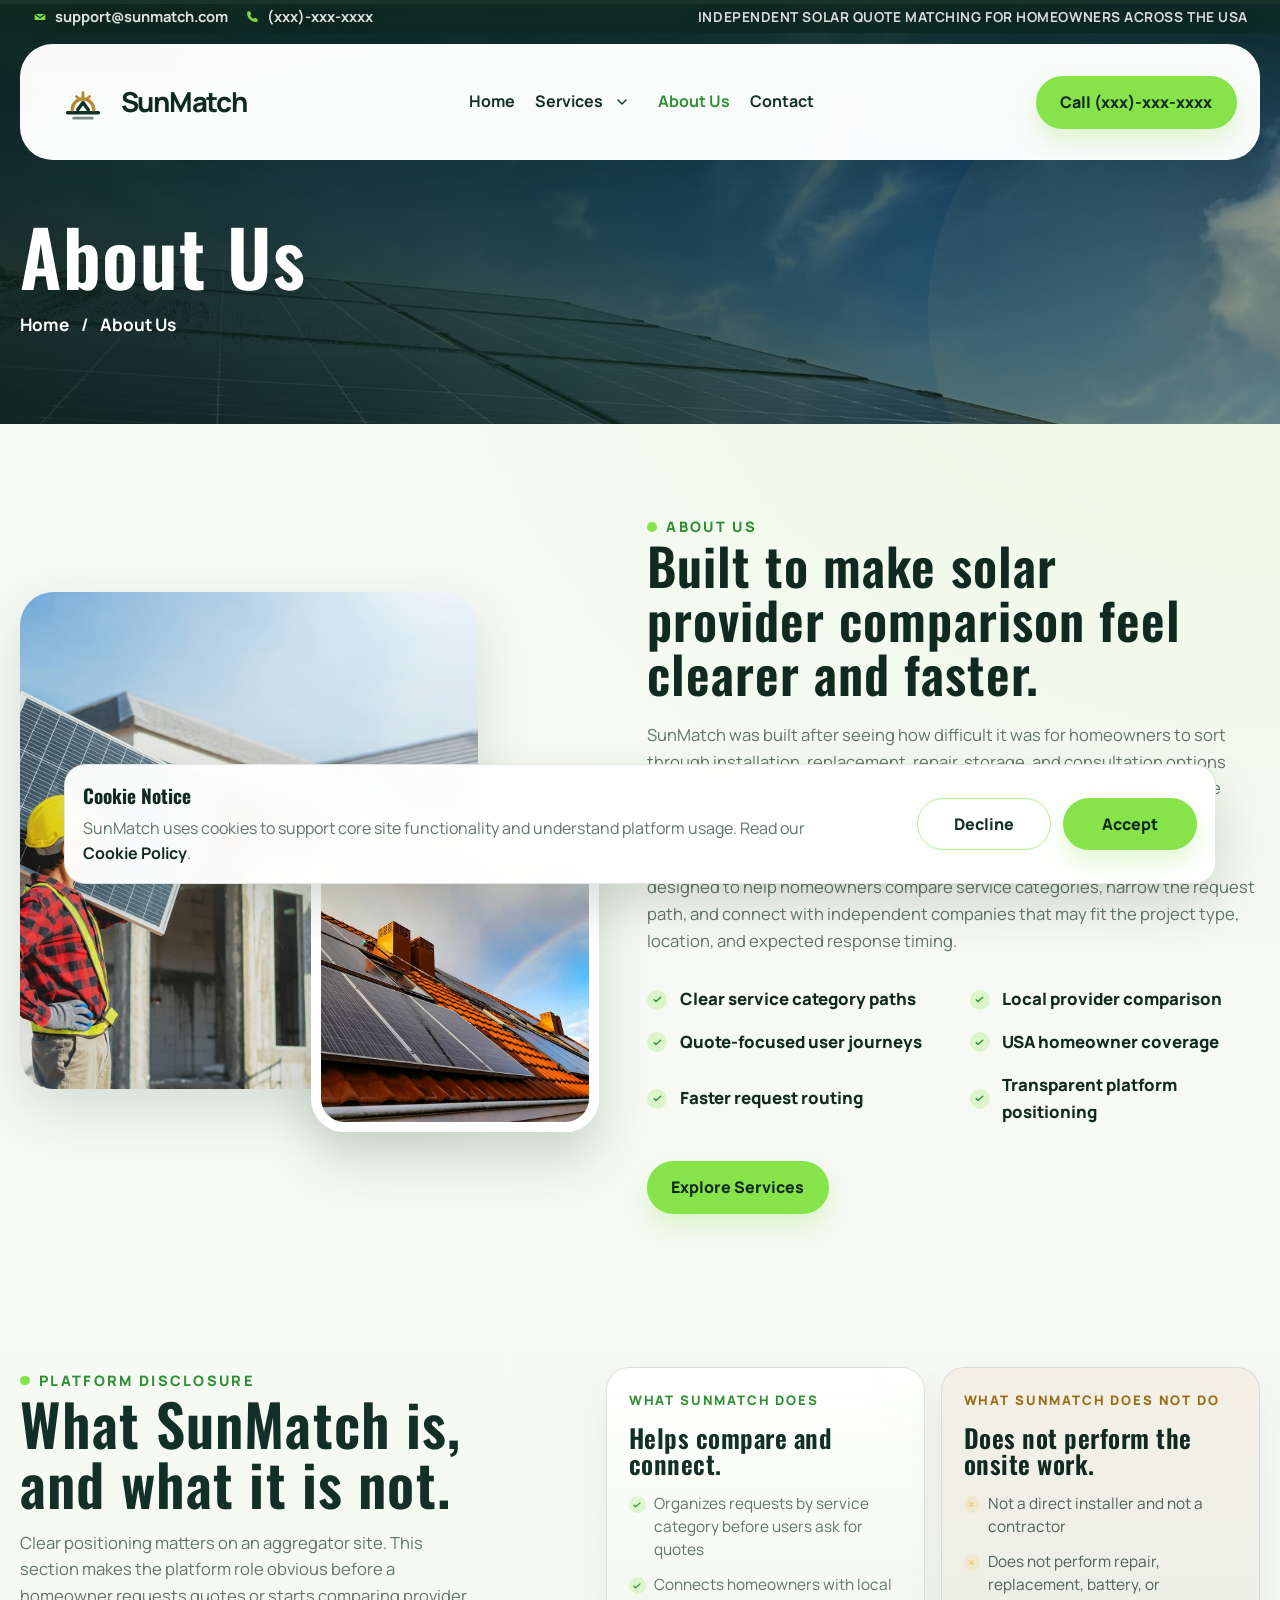
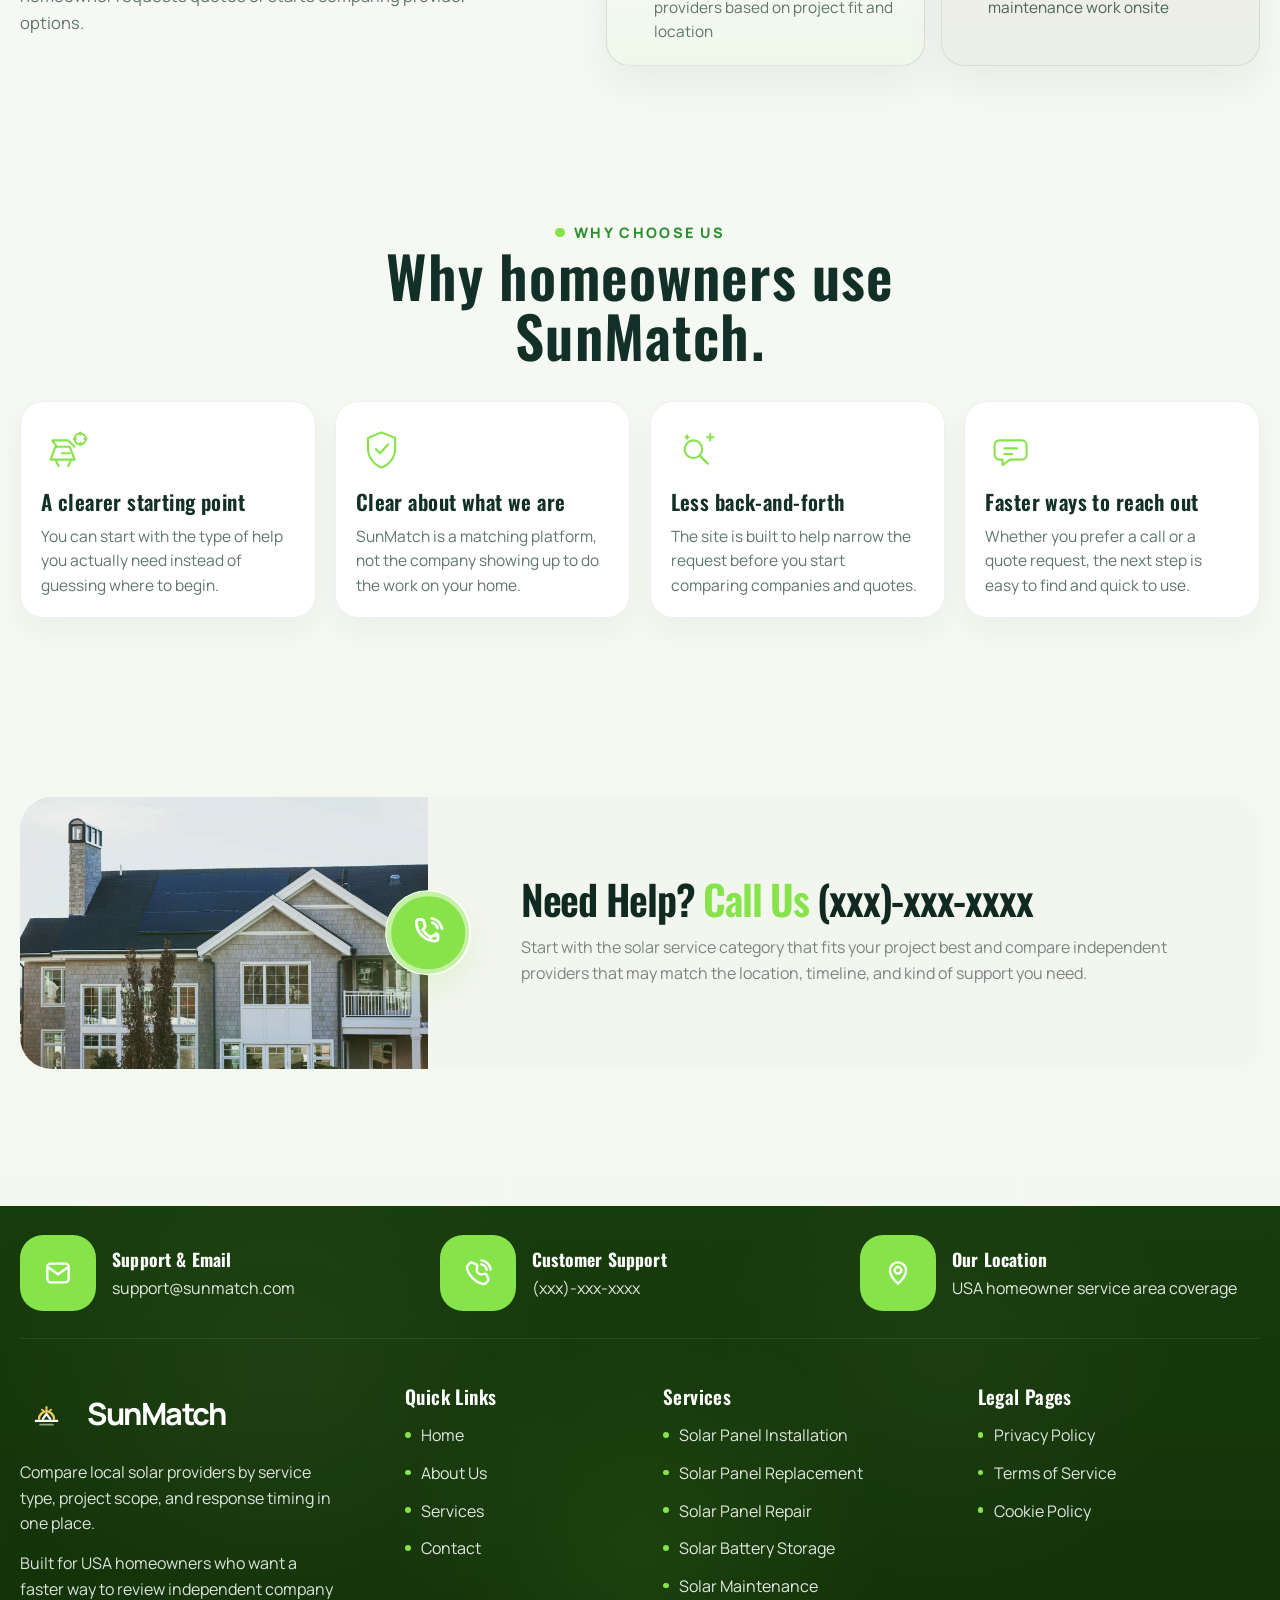
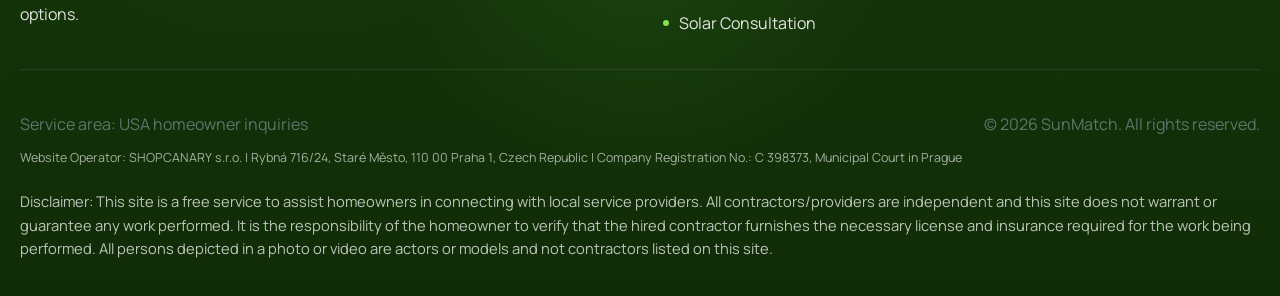
==== commit 97656e49: "done" ====
--- a/about.html
+++ b/about.html
@@ -20,7 +20,7 @@
         <div class="container topbar__inner">
           <div class="topbar__contact">
             <a href="mailto:support@sunmatch.com">support@sunmatch.com</a>
-            <a href="tel:+18005550198">(800) 555-0198</a>
+            <a href="tel:xxx-xxx-xxxx">(xxx)-xxx-xxxx</a>
           </div>
           <p>Independent solar quote matching for homeowners across the USA</p>
         </div>
@@ -36,7 +36,7 @@
             <span>SunMatch</span>
           </a>
           <div class="header-actions">
-            <a class="icon-button icon-button--phone" href="tel:+18005550198" aria-label="Call SunMatch">
+            <a class="icon-button icon-button--phone" href="tel:xxx-xxx-xxxx" aria-label="Call SunMatch">
               <svg width="20" height="20" viewBox="0 0 24 24" fill="none" aria-hidden="true">
                 <path
                   d="M6.4 3.8h3.1l1.3 4.1-1.7 1.7a16.6 16.6 0 0 0 5.3 5.3l1.7-1.7 4.1 1.3v3.1a1.8 1.8 0 0 1-1.9 1.8C10.5 19.4 4.6 13.5 4.6 6.1a1.8 1.8 0 0 1 1.8-2.3Z"
@@ -82,7 +82,7 @@
               <li><a href="contact.html">Contact</a></li>
             </ul>
           </nav>
-          <a class="btn btn--accent desktop-call" href="tel:+18005550198">Call (800) 555-0198</a>
+          <a class="btn btn--accent desktop-call" href="tel:xxx-xxx-xxxx">Call (xxx)-xxx-xxxx</a>
         </div>
       </div>
     </header>
@@ -235,7 +235,7 @@
               <img src="image/about/about-banner.jpg" alt="Solar comparison support visual" loading="lazy" />
             </div>
 
-            <a class="home-cta__badge" href="tel:+18005550198" aria-label="Call SunMatch at (800) 555-0198">
+            <a class="home-cta__badge" href="tel:xxx-xxx-xxxx" aria-label="Call SunMatch at (xxx)-xxx-xxxx">
               <svg width="36" height="36" viewBox="0 0 24 24" fill="none">
                 <path d="M16.7 14.2c-.7-.2-1.6 0-2.1.5l-.9.9a14.4 14.4 0 0 1-5.3-5.3l.9-.9c.5-.5.7-1.4.5-2.1L9.1 4.7C8.9 4 8.2 3.5 7.5 3.5H5.8c-.9 0-1.7.7-1.7 1.7 0 7 5.7 12.7 12.7 12.7.9 0 1.7-.7 1.7-1.7v-1.7c0-.7-.5-1.4-1.2-1.6Z" stroke="currentColor" stroke-width="1.9" stroke-linecap="round" stroke-linejoin="round"/>
                 <path d="M14.8 5.7a5.2 5.2 0 0 1 3.5 3.5M14.4 2.8a8.5 8.5 0 0 1 6.8 6.8" stroke="currentColor" stroke-width="1.9" stroke-linecap="round"/>
@@ -246,7 +246,7 @@
               <h2 class="home-cta__title">
                 <span class="home-cta__title-lead">Need Help?</span>
                 <span class="home-cta__title-accent">Call Us</span>
-                <a class="home-cta__phone" href="tel:+18005550198">(800) 555-0198</a>
+                <a class="home-cta__phone" href="tel:xxx-xxx-xxxx">(xxx)-xxx-xxxx</a>
               </h2>
               <p>
                 Start with the solar service category that fits your project best and compare independent providers
@@ -283,7 +283,7 @@
             </div>
             <div>
               <strong>Customer Support</strong>
-              <a href="tel:+18005550198">(800) 555-0198</a>
+              <a href="tel:xxx-xxx-xxxx">(xxx)-xxx-xxxx</a>
             </div>
           </section>
           <section class="footer-contact-item" aria-label="Service area">
@@ -345,6 +345,7 @@
           <p>Service area: USA homeowner inquiries</p>
           <p>&copy; <span data-year></span> SunMatch. All rights reserved.</p>
         </div>
+        <p class="footer-operator">Website Operator: SHOPCANARY s.r.o. | Rybná 716/24, Staré Město, 110 00 Praha 1, Czech Republic | Company Registration No.: C 398373, Municipal Court in Prague</p>
         <p class="site-disclaimer" id="site-disclaimer">
           Disclaimer: This site is a free service to assist homeowners in connecting with local service providers. All
           contractors/providers are independent and this site does not warrant or guarantee any work performed. It is
--- a/css/style.css
+++ b/css/style.css
@@ -1008,6 +1008,7 @@
   display: flex;
   align-items: center;
   gap: 1rem;
+  transition: transform 180ms ease, opacity 180ms ease;
 }
 
 .footer-contact-item__icon {
@@ -1019,6 +1020,10 @@
   background: var(--color-primary);
   color: #ffffff;
   flex: 0 0 auto;
+  transition:
+    transform 180ms ease,
+    background-color 180ms ease,
+    box-shadow 180ms ease;
 }
 
 .footer-contact-item__icon svg {
@@ -1038,6 +1043,10 @@
 .footer-contact-item a,
 .footer-contact-item p {
   color: rgba(255, 255, 255, 0.88);
+}
+
+.footer-contact-item a {
+  transition: color 180ms ease, opacity 180ms ease;
 }
 
 .footer-main {
@@ -1122,10 +1131,41 @@
   border-radius: 999px;
   background: var(--color-primary);
   content: "";
+  transition: transform 180ms ease, background-color 180ms ease;
 }
 
 .footer-links a {
   color: rgba(255, 255, 255, 0.88);
+  transition: color 180ms ease, transform 180ms ease, opacity 180ms ease;
+}
+
+.footer-contact-item:hover,
+.footer-contact-item:focus-within {
+  transform: translateY(-0.12rem);
+}
+
+.footer-contact-item:hover .footer-contact-item__icon,
+.footer-contact-item:focus-within .footer-contact-item__icon {
+  background: #9af15f;
+  box-shadow: 0 16px 30px rgba(135, 227, 74, 0.18);
+  transform: translateY(-0.08rem);
+}
+
+.footer-contact-item:hover a,
+.footer-contact-item:focus-within a {
+  color: #ffffff;
+}
+
+.footer-links a:hover,
+.footer-links a:focus-visible {
+  color: #ffffff;
+  transform: translateX(0.22rem);
+}
+
+.footer-links li:hover::before,
+.footer-links li:focus-within::before {
+  background: #ffffff;
+  transform: scale(1.15);
 }
 
 .footer-meta {
@@ -1141,6 +1181,13 @@
   margin-top: 1.4rem;
   font-size: 0.92rem;
   color: rgba(255, 255, 255, 0.72);
+}
+
+.footer-operator {
+  margin-top: 0.7rem;
+  font-size: 0.78rem;
+  line-height: 1.5;
+  color: rgba(255, 255, 255, 0.62);
 }
 
 .cookie-banner {
